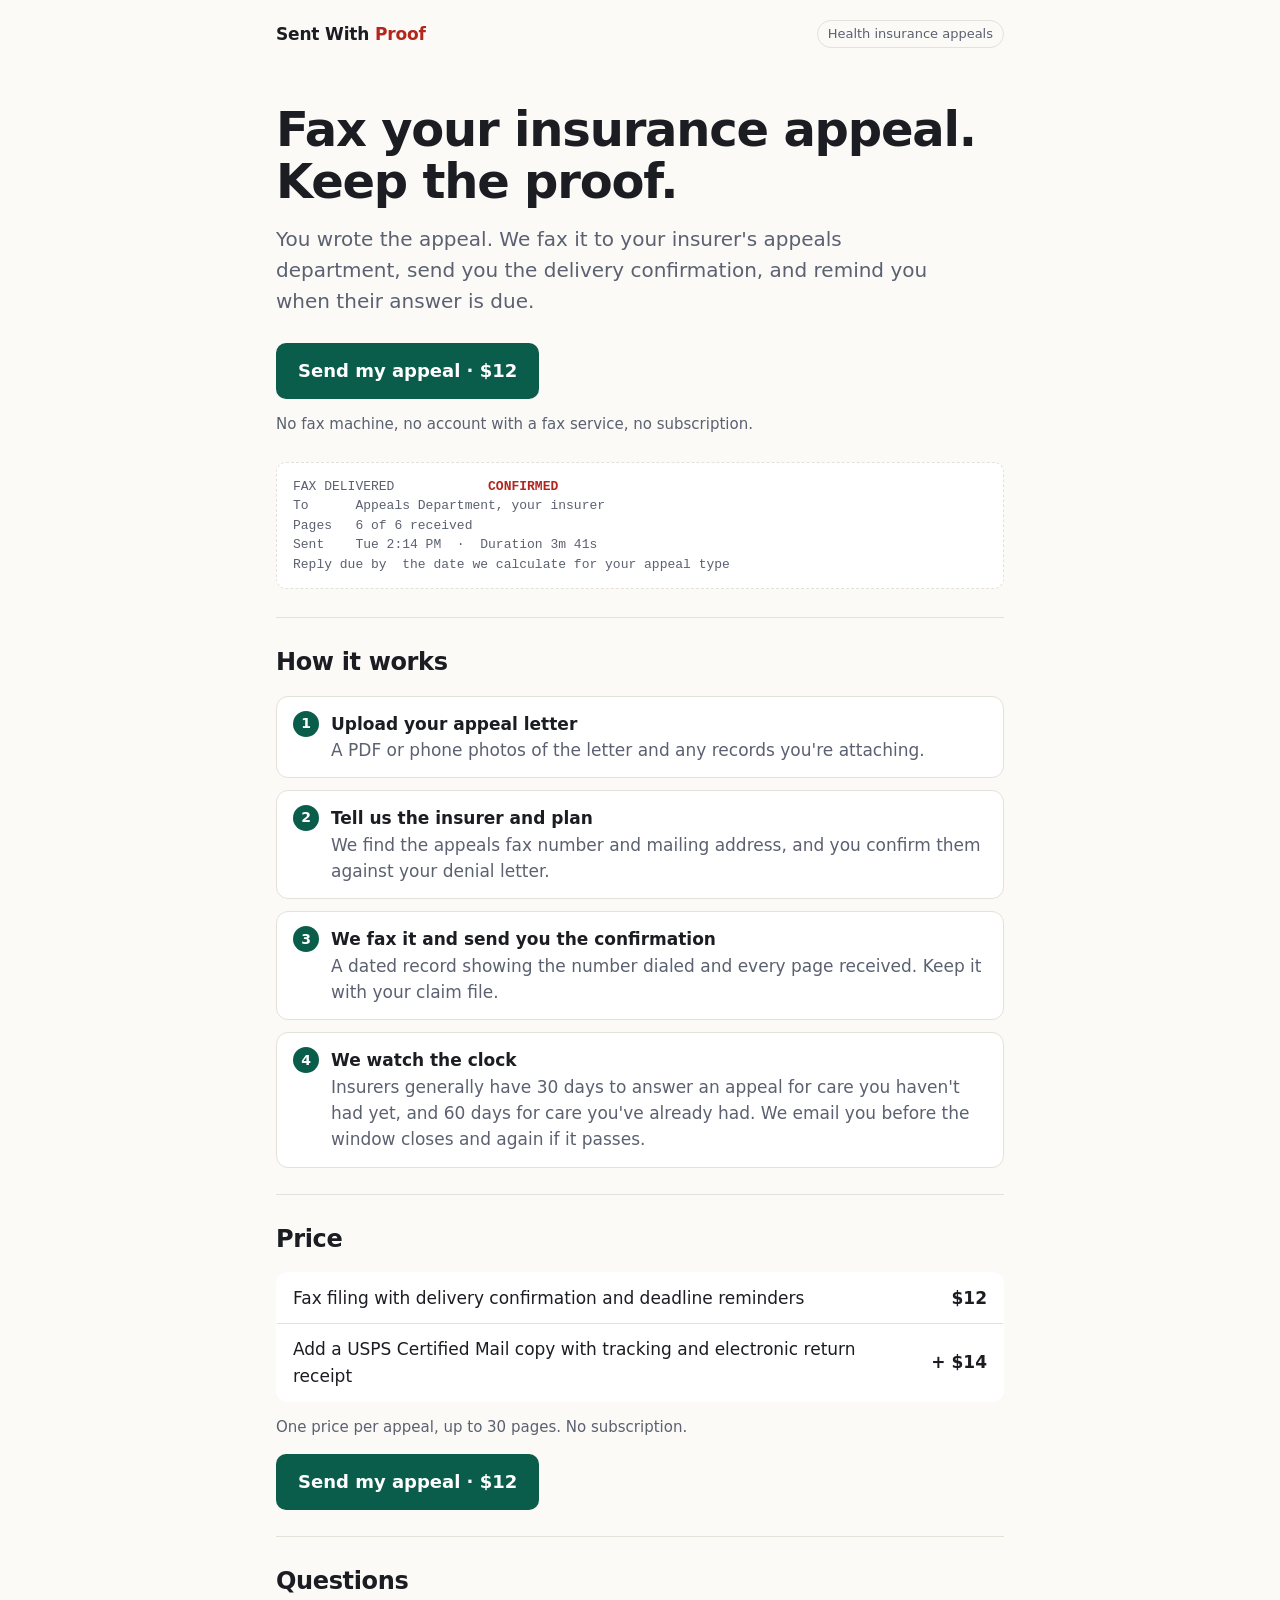
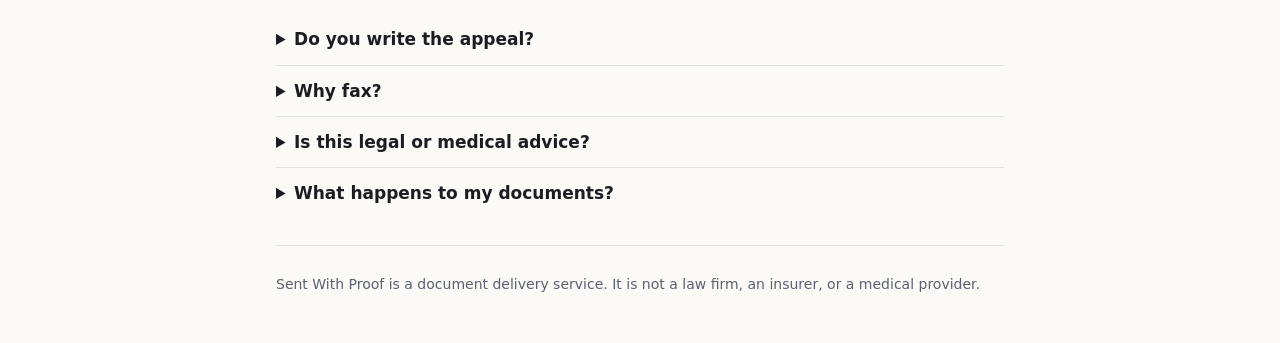
==== appeal/index.html @ 6967147c "Sent With Proof landing pages" ====
<!doctype html>
<html lang="en">
<head>
<meta charset="utf-8">
<meta name="viewport" content="width=device-width, initial-scale=1">
<title>Fax your insurance appeal, with proof | Sent With Proof</title>
<meta name="description" content="You wrote the appeal. We fax it to your insurer's appeals department, send you the delivery confirmation, and remind you when their answer is due. $12.">
<link rel="canonical" href="https://sentwithproof.com/appeal/">
<meta property="og:title" content="Fax your insurance appeal, with proof">
<meta property="og:description" content="We fax your appeal to the right department, send you the confirmation, and track the insurer's deadline. $12.">
<meta property="og:type" content="website">
<link rel="stylesheet" href="../assets/site.css">
<script src="../assets/config.js"></script>
</head>
<body data-variant="appeal">
<div class="wrap">
  <header class="top">
    <a class="brand" href="../">Sent With <span>Proof</span></a>
    <span class="tag">Health insurance appeals</span>
  </header>

  <main>
    <div class="hero">
      <h1>Fax your insurance appeal. Keep the proof.</h1>
      <p class="lede">You wrote the appeal. We fax it to your insurer's appeals department, send you the delivery confirmation, and remind you when their answer is due.</p>
      <div class="cta-row">
        <button class="cta" data-cta="hero_send_appeal" data-price="12">Send my appeal · $12</button>
        <span class="cta-note">No fax machine, no account with a fax service, no subscription.</span>
      </div>
      <div class="receipt" aria-label="Example delivery confirmation">FAX DELIVERED            <b>CONFIRMED</b>
To      Appeals Department, your insurer
Pages   6 of 6 received
Sent    Tue 2:14 PM  ·  Duration 3m 41s
Reply due by  the date we calculate for your appeal type</div>
    </div>

    <section>
      <h2>How it works</h2>
      <ol class="steps">
        <li><b>Upload your appeal letter</b><span>A PDF or phone photos of the letter and any records you're attaching.</span></li>
        <li><b>Tell us the insurer and plan</b><span>We find the appeals fax number and mailing address, and you confirm them against your denial letter.</span></li>
        <li><b>We fax it and send you the confirmation</b><span>A dated record showing the number dialed and every page received. Keep it with your claim file.</span></li>
        <li><b>We watch the clock</b><span>Insurers generally have 30 days to answer an appeal for care you haven't had yet, and 60 days for care you've already had. We email you before the window closes and again if it passes.</span></li>
      </ol>
    </section>

    <section>
      <h2>Price</h2>
      <table class="price">
        <tr><td>Fax filing with delivery confirmation and deadline reminders</td><td>$12</td></tr>
        <tr><td>Add a USPS Certified Mail copy with tracking and electronic return receipt</td><td>+ $14</td></tr>
      </table>
      <p class="cta-note" style="margin-top:14px">One price per appeal, up to 30 pages. No subscription.</p>
      <div class="cta-row" style="margin-top:8px">
        <button class="cta" data-cta="price_send_appeal" data-price="12">Send my appeal · $12</button>
      </div>
    </section>

    <section>
      <h2>Questions</h2>
      <details>
        <summary>Do you write the appeal?</summary>
        <p>No. This is for people who already have their letter, whether you wrote it yourself, with your doctor's office, or with an AI assistant. We handle delivery and proof.</p>
      </details>
      <details>
        <summary>Why fax?</summary>
        <p>Most insurers list a fax number for appeals, it arrives the same day, and the confirmation shows the date, time and page count. That record matters if the insurer later says nothing arrived or that you missed the deadline.</p>
      </details>
      <details>
        <summary>Is this legal or medical advice?</summary>
        <p>No. We are a delivery service. We don't review the merits of your appeal or represent you with your insurer.</p>
      </details>
      <details>
        <summary>What happens to my documents?</summary>
        <p>They are used to send your appeal and produce your confirmation, and for nothing else. You'll be able to delete them at any time.</p>
      </details>
    </section>
  </main>

  <footer>
    Sent With Proof is a document delivery service. It is not a law firm, an insurer, or a medical provider.
  </footer>
</div>

<dialog id="waitlist" aria-labelledby="wl-title">
  <div class="dlg">
    <form id="waitlist-form" novalidate>
      <h3 id="wl-title">We're opening to a first small group</h3>
      <p>We aren't taking payment yet. Leave your email and we'll send your invite, with the first filing free.</p>
      <label for="wl-email">Email</label>
      <input id="wl-email" name="email" type="email" autocomplete="email" required placeholder="you@example.com">
      <input class="hp" name="company" tabindex="-1" autocomplete="off" aria-hidden="true">
      <div class="row">
        <button class="cta" type="submit">Send my invite</button>
        <button class="ghost" type="button" data-close>Not now</button>
      </div>
      <p class="fine">You have not been charged. We'll only email you about this service.</p>
    </form>
    <div id="waitlist-done" hidden>
      <h3>You're on the list</h3>
      <p>We'll email your invite as soon as a spot opens. Nothing has been charged.</p>
      <div class="row"><button class="ghost" type="button" data-close>Close</button></div>
    </div>
  </div>
</dialog>
<script src="../assets/site.js"></script>
</body>
</html>
---- assets/site.css ----
:root {
  --bg: #fbfaf7;
  --ink: #1b1d22;
  --muted: #5b6170;
  --line: #e4e1d8;
  --card: #ffffff;
  --accent: #0b5d4b;
  --accent-ink: #ffffff;
  --stamp: #b3261e;
}
@media (prefers-color-scheme: dark) {
  :root {
    --bg: #14161a;
    --ink: #eceae4;
    --muted: #a3a8b4;
    --line: #2b2f37;
    --card: #1c1f25;
    --accent: #39b594;
    --accent-ink: #08130f;
    --stamp: #ff8a80;
  }
}
* { box-sizing: border-box; }
html { -webkit-text-size-adjust: 100%; }
body {
  margin: 0;
  background: var(--bg);
  color: var(--ink);
  font: 17px/1.55 ui-sans-serif, system-ui, -apple-system, "Segoe UI", Roboto, Helvetica, Arial, sans-serif;
}
a { color: var(--accent); }
.wrap { max-width: 760px; margin: 0 auto; padding: 0 16px; }
header.top { padding: 20px 0; display: flex; justify-content: space-between; align-items: center; }
.brand { font-weight: 700; letter-spacing: -0.01em; text-decoration: none; color: var(--ink); }
.brand span { color: var(--stamp); }
.tag { font-size: 13px; color: var(--muted); border: 1px solid var(--line); border-radius: 999px; padding: 3px 10px; }
.hero { padding: 36px 0 28px; }
h1 { font-size: clamp(32px, 6vw, 48px); line-height: 1.08; letter-spacing: -0.025em; margin: 0 0 16px; }
.lede { font-size: 20px; color: var(--muted); margin: 0 0 26px; max-width: 34em; }
.cta-row { display: flex; flex-wrap: wrap; gap: 14px; align-items: center; }
button.cta {
  appearance: none; border: 0; cursor: pointer;
  background: var(--accent); color: var(--accent-ink);
  font: inherit; font-weight: 650; font-size: 18px;
  padding: 14px 22px; border-radius: 10px;
}
button.cta:hover { filter: brightness(1.08); }
button.cta:focus-visible, input:focus-visible { outline: 3px solid var(--stamp); outline-offset: 2px; }
.cta-note { color: var(--muted); font-size: 15px; }
section { padding: 26px 0; border-top: 1px solid var(--line); }
h2 { font-size: 24px; letter-spacing: -0.015em; margin: 0 0 14px; }
ol.steps { list-style: none; padding: 0; margin: 0; display: grid; gap: 12px; counter-reset: s; }
ol.steps li {
  counter-increment: s; background: var(--card); border: 1px solid var(--line);
  border-radius: 12px; padding: 14px 16px 14px 54px; position: relative;
}
ol.steps li::before {
  content: counter(s); position: absolute; left: 16px; top: 14px;
  width: 26px; height: 26px; border-radius: 50%;
  background: var(--accent); color: var(--accent-ink);
  font-weight: 700; font-size: 14px; display: grid; place-items: center;
}
ol.steps b { display: block; }
ol.steps span { color: var(--muted); }
table.price { width: 100%; border-collapse: collapse; background: var(--card); border: 1px solid var(--line); border-radius: 12px; overflow: hidden; }
table.price td { padding: 12px 16px; border-top: 1px solid var(--line); }
table.price tr:first-child td { border-top: 0; }
table.price td:last-child { text-align: right; font-weight: 650; white-space: nowrap; }
details { border-top: 1px solid var(--line); padding: 12px 0; }
details:first-of-type { border-top: 0; }
summary { cursor: pointer; font-weight: 600; }
details p { color: var(--muted); margin: 8px 0 0; }
footer { padding: 28px 0 48px; color: var(--muted); font-size: 14px; border-top: 1px solid var(--line); }
.receipt {
  font: 13px/1.5 ui-monospace, SFMono-Regular, Menlo, Consolas, monospace;
  background: var(--card); border: 1px dashed var(--line); border-radius: 10px;
  padding: 14px 16px; margin-top: 26px; color: var(--muted); overflow-x: auto; white-space: pre;
}
.receipt b { color: var(--stamp); font-weight: 700; }

/* waitlist dialog */
dialog { border: 1px solid var(--line); border-radius: 14px; background: var(--card); color: var(--ink); padding: 0; width: min(440px, calc(100vw - 32px)); }
dialog::backdrop { background: rgba(0, 0, 0, 0.5); }
.dlg { padding: 22px; }
.dlg h3 { margin: 0 0 8px; font-size: 22px; letter-spacing: -0.01em; }
.dlg p { margin: 0 0 14px; color: var(--muted); }
.dlg label { font-size: 14px; font-weight: 600; display: block; margin-bottom: 6px; }
.dlg input[type="email"] {
  width: 100%; font: inherit; padding: 12px; border-radius: 9px;
  border: 1px solid var(--line); background: var(--bg); color: var(--ink);
}
.dlg .row { display: flex; gap: 10px; margin-top: 14px; }
.dlg button.cta { flex: 1; font-size: 16px; padding: 12px; }
.dlg button.ghost { appearance: none; background: none; border: 1px solid var(--line); color: var(--muted); font: inherit; border-radius: 10px; padding: 12px 14px; cursor: pointer; }
.dlg .fine { font-size: 13px; margin-top: 12px; }
.hp { position: absolute; left: -9999px; }
.cards { display: grid; gap: 12px; }
.cards a { display: block; background: var(--card); border: 1px solid var(--line); border-radius: 12px; padding: 16px; text-decoration: none; color: var(--ink); }
.cards a small { display: block; color: var(--muted); margin-top: 4px; }
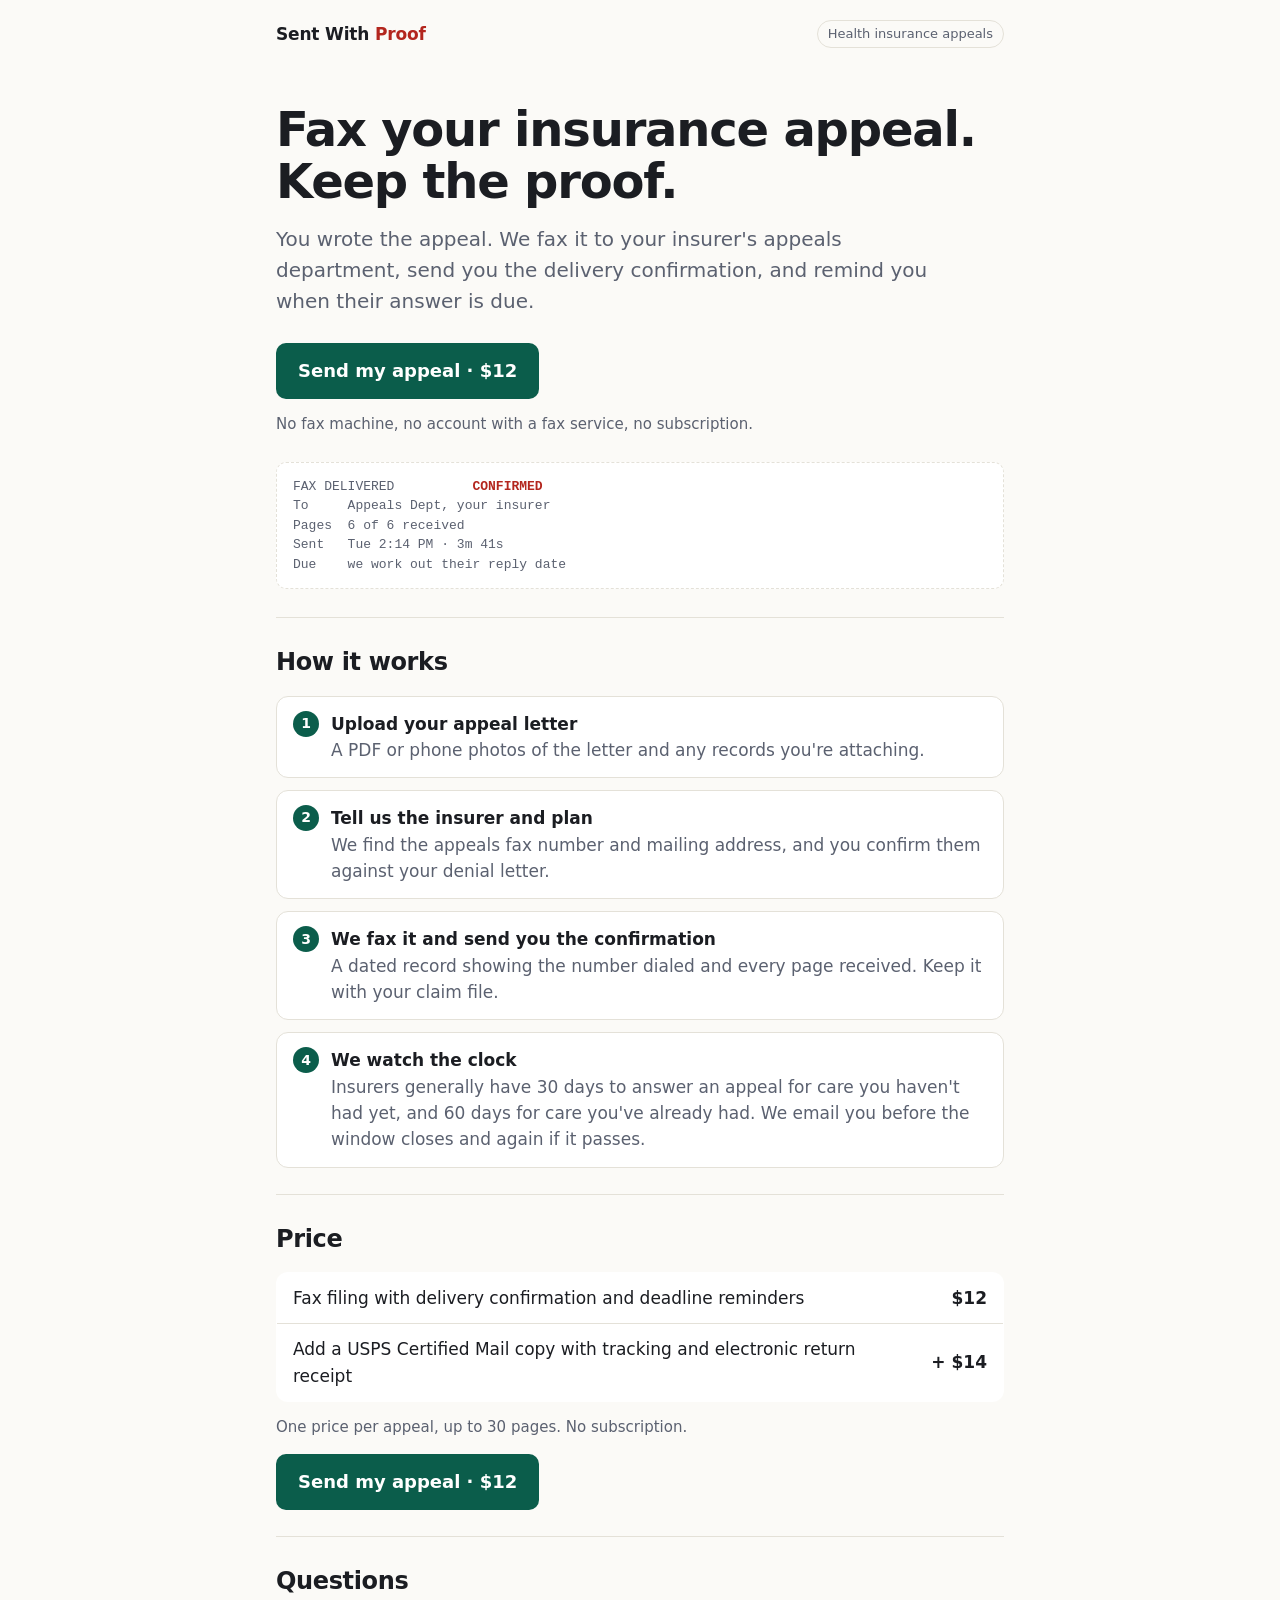
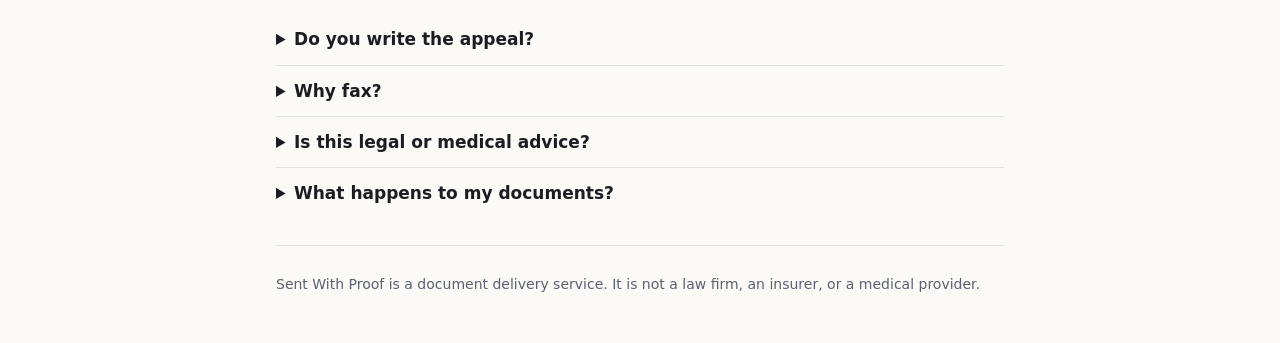
==== commit e752f45e: "Fit the example receipts on phone screens Co-Authored-By: Claude Fable 5.2 <noreply@anthropic.com>" ====
--- a/appeal/index.html
+++ b/appeal/index.html
@@ -27,11 +27,11 @@
         <button class="cta" data-cta="hero_send_appeal" data-price="12">Send my appeal · $12</button>
         <span class="cta-note">No fax machine, no account with a fax service, no subscription.</span>
       </div>
-      <div class="receipt" aria-label="Example delivery confirmation">FAX DELIVERED            <b>CONFIRMED</b>
-To      Appeals Department, your insurer
-Pages   6 of 6 received
-Sent    Tue 2:14 PM  ·  Duration 3m 41s
-Reply due by  the date we calculate for your appeal type</div>
+      <div class="receipt" aria-label="Example delivery confirmation">FAX DELIVERED          <b>CONFIRMED</b>
+To     Appeals Dept, your insurer
+Pages  6 of 6 received
+Sent   Tue 2:14 PM · 3m 41s
+Due    we work out their reply date</div>
     </div>
 
     <section>
--- a/assets/site.css
+++ b/assets/site.css
@@ -97,3 +97,7 @@
 .cards { display: grid; gap: 12px; }
 .cards a { display: block; background: var(--card); border: 1px solid var(--line); border-radius: 12px; padding: 16px; text-decoration: none; color: var(--ink); }
 .cards a small { display: block; color: var(--muted); margin-top: 4px; }
+
+@media (max-width: 480px) {
+  .receipt { font-size: 12px; padding: 12px 12px; }
+}
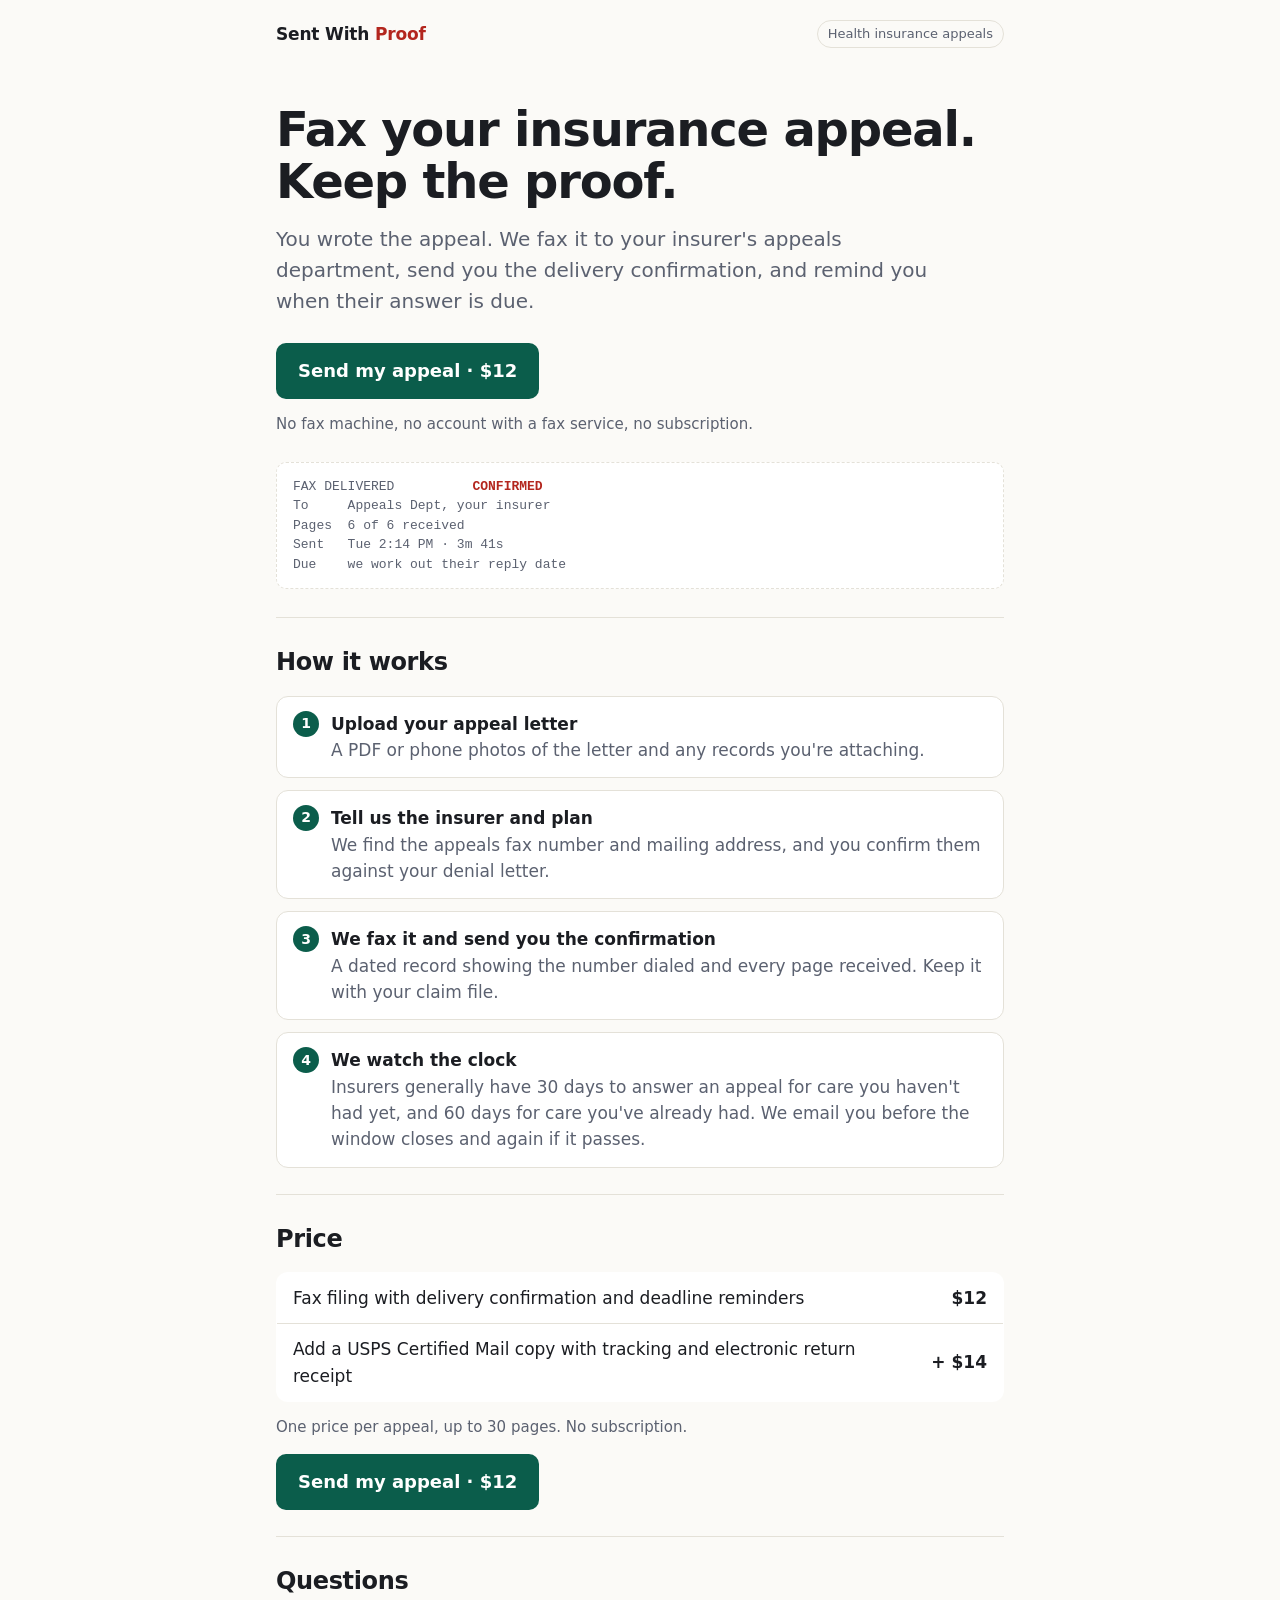
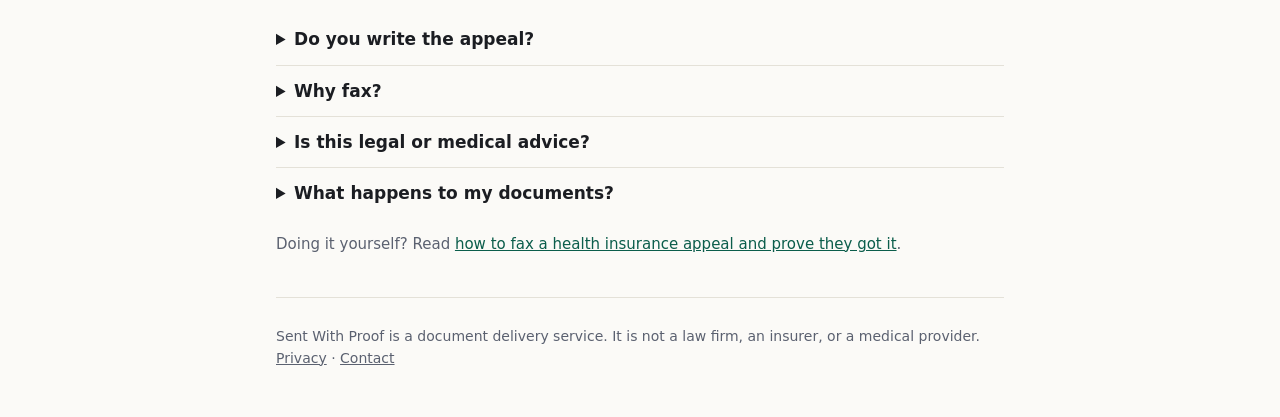
==== commit 4a5e9dd1: "Add privacy and contact page, two guides, and search basics Privacy/contact page linked from every f" ====
--- a/appeal/index.html
+++ b/appeal/index.html
@@ -9,7 +9,13 @@
 <meta property="og:title" content="Fax your insurance appeal, with proof">
 <meta property="og:description" content="We fax your appeal to the right department, send you the confirmation, and track the insurer's deadline. $12.">
 <meta property="og:type" content="website">
+<link rel="icon" href="../favicon.svg" type="image/svg+xml">
+<meta property="og:image" content="https://sentwithproof.com/assets/og.png">
+<meta name="twitter:card" content="summary_large_image">
 <link rel="stylesheet" href="../assets/site.css">
+<script type="application/ld+json">
+{"@context": "https://schema.org", "@type": "FAQPage", "mainEntity": [{"@type": "Question", "name": "Do you write the appeal?", "acceptedAnswer": {"@type": "Answer", "text": "No. This is for people who already have their letter, whether you wrote it yourself, with your doctor's office, or with an AI assistant. We handle delivery and proof."}}, {"@type": "Question", "name": "Why fax?", "acceptedAnswer": {"@type": "Answer", "text": "Most insurers list a fax number for appeals, it arrives the same day, and the confirmation shows the date, time and page count. That record matters if the insurer later says nothing arrived or that you missed the deadline."}}, {"@type": "Question", "name": "Is this legal or medical advice?", "acceptedAnswer": {"@type": "Answer", "text": "No. We are a delivery service. We don't review the merits of your appeal or represent you with your insurer."}}, {"@type": "Question", "name": "What happens to my documents?", "acceptedAnswer": {"@type": "Answer", "text": "They are used to send your appeal and produce your confirmation, and for nothing else. You'll be able to delete them at any time."}}]}
+</script>
 <script src="../assets/config.js"></script>
 </head>
 <body data-variant="appeal">
@@ -74,11 +80,12 @@
         <summary>What happens to my documents?</summary>
         <p>They are used to send your appeal and produce your confirmation, and for nothing else. You'll be able to delete them at any time.</p>
       </details>
+      <p class="more">Doing it yourself? Read <a href="../guides/fax-insurance-appeal/">how to fax a health insurance appeal and prove they got it</a>.</p>
     </section>
   </main>
 
   <footer>
-    Sent With Proof is a document delivery service. It is not a law firm, an insurer, or a medical provider.
+    Sent With Proof is a document delivery service. It is not a law firm, an insurer, or a medical provider. <a href="../privacy/">Privacy</a> · <a href="mailto:hello@sentwithproof.com">Contact</a>
   </footer>
 </div>
 
--- a/assets/site.css
+++ b/assets/site.css
@@ -101,3 +101,16 @@
 @media (max-width: 480px) {
   .receipt { font-size: 12px; padding: 12px 12px; }
 }
+
+a.cta {
+  display: inline-block; text-decoration: none;
+  background: var(--accent); color: var(--accent-ink);
+  font-weight: 650; font-size: 18px; padding: 14px 22px; border-radius: 10px;
+}
+a.cta:hover { filter: brightness(1.08); }
+.prose p, .prose li { max-width: 40em; }
+.prose ul { padding-left: 1.2em; }
+.prose li { margin: 6px 0; }
+.prose h1 { font-size: clamp(30px, 5.4vw, 42px); }
+footer a { color: inherit; }
+.more { color: var(--muted); font-size: 15px; margin-top: 14px; }
